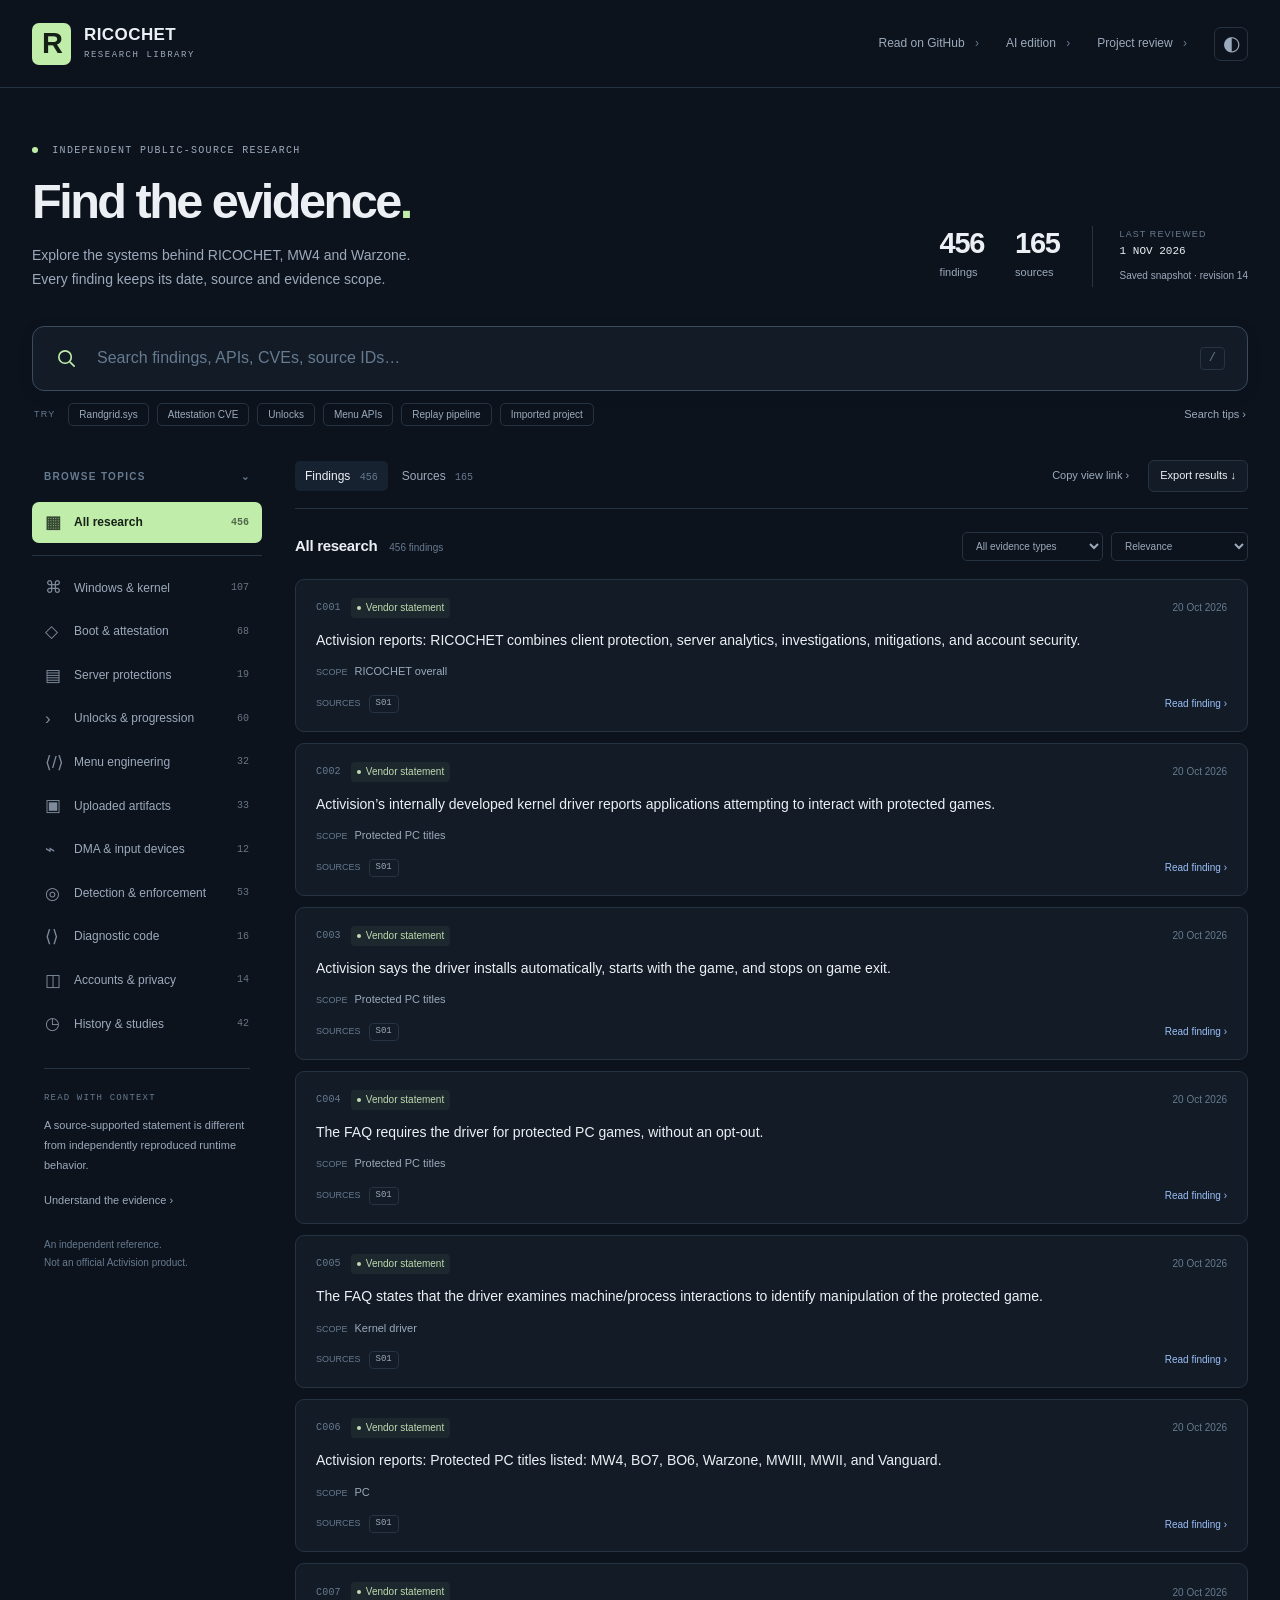
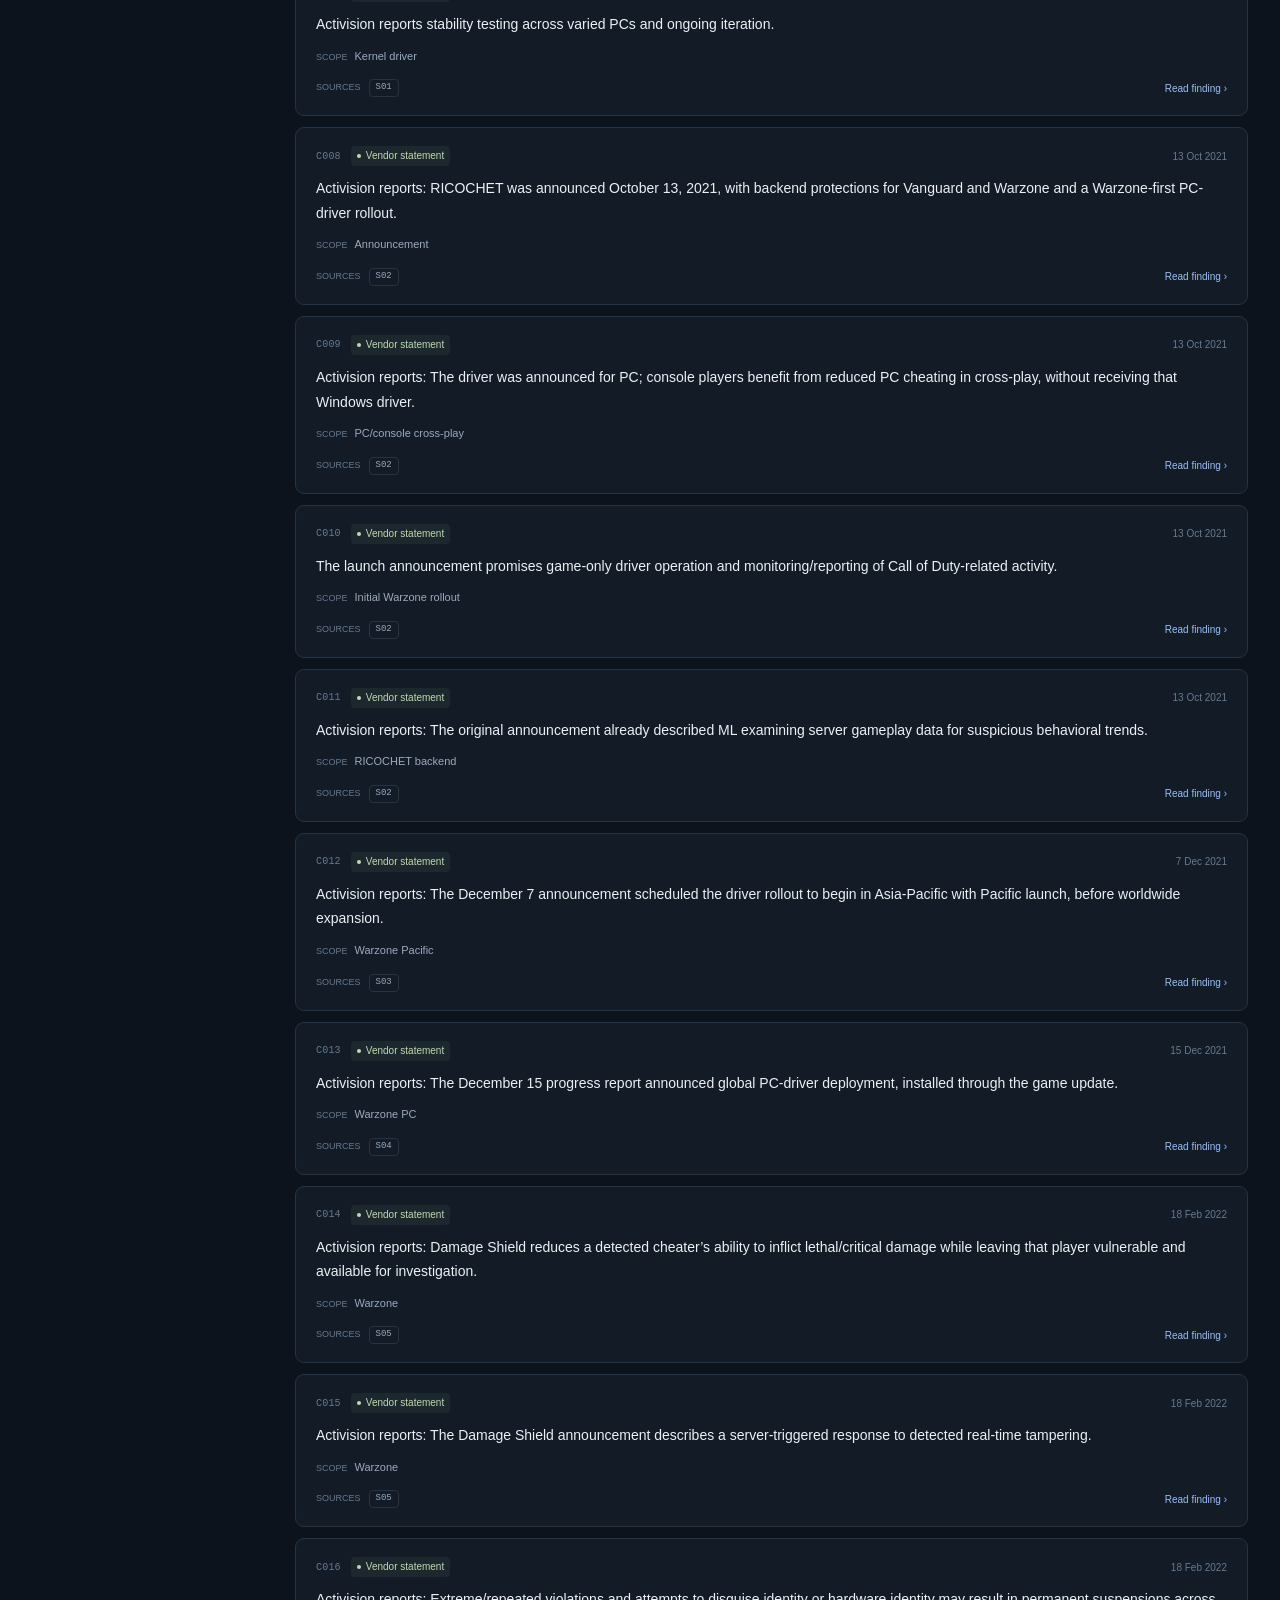
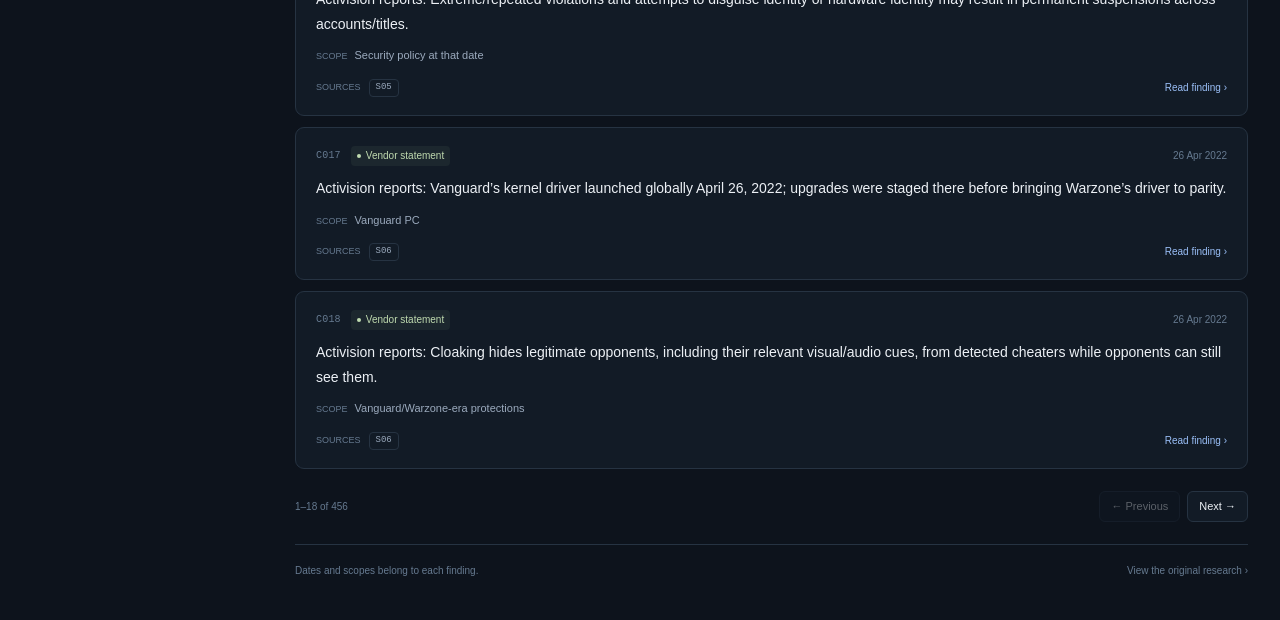
==== reader/index.html @ f59aef1a "reader: include complete implementation and synchronized data on main Add the static reader, revisio" ====
<!doctype html>
<html lang="en">
<head>
  <meta charset="utf-8">
  <meta name="viewport" content="width=device-width, initial-scale=1">
  <meta name="description" content="Search the RICOCHET research library. Explore dated findings about kernel drivers, attestation, Warzone and MW4 with original sources and evidence labels.">
  <meta name="theme-color" content="#0d131c">
  <meta http-equiv="Content-Security-Policy" content="default-src 'self'; connect-src 'self' https://raw.githubusercontent.com; script-src 'self'; style-src 'self'; img-src 'self' data:; base-uri 'self'; object-src 'none'">
  <title>RICOCHET Research — Explore the evidence</title>
  <link rel="icon" href="data:image/svg+xml,%3Csvg xmlns='http://www.w3.org/2000/svg' viewBox='0 0 64 64'%3E%3Crect width='64' height='64' rx='14' fill='%23c0edaa'/%3E%3Ctext x='32' y='45' font-family='sans-serif' font-weight='800' font-size='44' text-anchor='middle' fill='%230d131c'%3ER%3C/text%3E%3C/svg%3E">
  <link rel="stylesheet" href="app.css">
  <script src="app.js" defer></script>
</head>
<body>
  <a class="skip-link" href="#results">Skip to results</a>
  <header class="topbar">
    <a class="brand" href="./" aria-label="RICOCHET Research home"><span class="brand-mark">R</span><span>RICOCHET<span class="brand-sub">RESEARCH LIBRARY</span></span></a>
    <nav class="toplinks" aria-label="Project links">
      <a href="https://github.com/ll2Rawll/ricochet-research#readme" target="_blank" rel="noopener">Read on GitHub <span aria-hidden="true">›</span></a>
      <a href="https://raw.githubusercontent.com/ll2Rawll/ricochet-research/main/ricochet.jsonl" target="_blank" rel="noopener" class="ai-link">AI edition <span aria-hidden="true">›</span></a>
      <a href="https://github.com/ll2Rawll/ricochet-research/tree/main/research/laith-km-driver-review" target="_blank" rel="noopener">Project review <span aria-hidden="true">›</span></a>
      <button class="icon-button" id="theme" aria-label="Switch to light theme" title="Switch color theme">◐</button>
    </nav>
  </header>
  <main>
    <section class="hero" aria-labelledby="hero-title">
      <div>
        <div class="eyebrow"><span class="status-dot"></span> INDEPENDENT PUBLIC-SOURCE RESEARCH</div>
        <h1 id="hero-title">Find the evidence<span class="accent">.</span></h1>
        <p class="hero-copy">Explore the systems behind RICOCHET, MW4 and Warzone.<br class="desktop-break"> Every finding keeps its date, source and evidence scope.</p>
      </div>
      <div class="collection-meta">
        <div class="stat"><strong id="total-findings">456</strong><span>findings</span></div>
        <div class="stat"><strong id="total-sources">165</strong><span>sources</span></div>
        <div class="reviewed"><span>LAST REVIEWED</span><strong id="reviewed">1 NOV 2026</strong><small id="revision">Research revision 14</small></div>
      </div>
    </section>
    <section class="search-region" aria-label="Search research">
      <form id="search-form" role="search">
        <svg class="search-icon" width="23" height="23" viewBox="0 0 24 24" fill="none" aria-hidden="true"><circle cx="10.5" cy="10.5" r="6.5" stroke="currentColor" stroke-width="1.7"/><path d="m16 16 4 4" stroke="currentColor" stroke-width="1.7" stroke-linecap="round"/></svg>
        <label for="search" class="sr-only">Search findings, APIs, CVEs and sources</label>
        <input type="search" id="search" placeholder="Search findings, APIs, CVEs, source IDs…" autocomplete="off" spellcheck="false">
        <button type="button" id="clear-search" class="clear-search" aria-label="Clear search" hidden>×</button>
        <kbd class="search-shortcut" aria-hidden="true">/</kbd>
      </form>
      <div class="search-bottom"><div class="quick-searches"><span>TRY</span><button data-query="Randgrid.sys">Randgrid.sys</button><button data-query="CVE-2026-45642">Attestation CVE</button><button data-query="unlockall">Unlocks</button><button data-query="menu_development">Menu APIs</button><button data-query="replay_architecture">Replay pipeline</button><button data-query="A05">Imported project</button></div><button id="search-help" class="text-button" aria-expanded="false" aria-controls="search-tips">Search tips <span aria-hidden="true">›</span></button></div>
      <p id="search-tips" class="search-tips" hidden>Combine words to narrow results. Put a phrase in quotes for an exact phrase. Search a finding ID such as <code>C286</code>, a source such as <code>S84</code>, or an API name. Matches include finding text, scope, topic, cited sources and artifact evidence.</p>
    </section>
    <div class="workspace">
      <aside class="sidebar" aria-label="Research navigation">
        <details class="topic-disclosure" open>
          <summary>Browse topics <span aria-hidden="true">⌄</span></summary>
          <nav id="categories" aria-label="Research topics"></nav>
        </details>
        <div class="evidence-note"><div class="eyebrow">READ WITH CONTEXT</div><p>A source-supported statement is different from independently reproduced runtime behavior.</p><button id="evidence-guide" class="text-button">Understand the evidence <span aria-hidden="true">›</span></button></div>
        <div class="sidebar-bottom">An independent reference.<br>Not an official Activision product.</div>
      </aside>
      <section class="content" aria-label="Research results">
        <div class="content-top">
          <div class="view-switch" role="group" aria-label="Choose content"><button id="findings-tab" aria-pressed="true">Findings <span id="findings-tab-count">456</span></button><button id="sources-tab" aria-pressed="false">Sources <span id="sources-tab-count">165</span></button></div>
          <div class="utility-actions"><button id="share" class="text-button">Copy view link <span aria-hidden="true">›</span></button><button id="export" class="small-button">Export results <span aria-hidden="true">↓</span></button></div>
        </div>
        <div class="filterbar">
          <div class="result-heading"><h2 id="category-title">All research</h2><span id="result-count" role="status" aria-live="polite">Loading research…</span></div>
          <div class="filters"><label for="level" class="sr-only">Filter by evidence type</label><select id="level"><option value="all">All evidence types</option><option value="V">Vendor statements</option><option value="P">Platform references</option><option value="O">Static observations</option><option value="R">Historical studies</option><option value="A">Artifact contents</option></select><label for="sort" class="sr-only">Sort results</label><select id="sort"><option value="relevance">Relevance</option><option value="newest">Newest date first</option><option value="oldest">Oldest date first</option><option value="id">Finding / source ID</option></select></div>
        </div>
        <div id="active-filters" class="active-filters" hidden></div>
        <div id="results" class="results" tabindex="-1"><div class="loading-card">Opening the research library…</div></div>
        <div id="pagination" class="pagination"></div>
        <div class="content-footer"><span>Dates and scopes belong to each finding.</span><a href="https://github.com/ll2Rawll/ricochet-research" target="_blank" rel="noopener">View the original research ›</a></div>
      </section>
    </div>
  </main>
  <dialog id="detail" aria-labelledby="detail-title"><div class="dialog-top"><span id="detail-kicker" class="eyebrow"></span><button id="close-detail" class="icon-button" aria-label="Close details">×</button></div><div id="detail-body"></div></dialog>
  <div id="toast" class="toast" role="status" aria-live="polite"></div>
  <noscript><p class="noscript">Enable JavaScript to search this reader, or <a href="https://github.com/ll2Rawll/ricochet-research#readme">read the complete GitHub edition</a>.</p></noscript>
</body>
</html>
---- reader/app.css ----
:root{color-scheme:dark;--bg:#0d131c;--panel:#121b26;--panel-hover:#172230;--border:#263342;--text:#ecf0f5;--muted:#9baabd;--faint:#667a90;--accent:#c0edaa;--accent-ink:#152116;--blue:#9abff7;--shadow:0 18px 65px #0005;--radius:12px}
*{box-sizing:border-box}body{margin:0;background:var(--bg);color:var(--text);font-family:Inter,ui-sans-serif,-apple-system,BlinkMacSystemFont,"Segoe UI",sans-serif;font-size:14px;line-height:1.55;-webkit-font-smoothing:antialiased}body.light{color-scheme:light;--bg:#f5f6f3;--panel:#fff;--panel-hover:#f0f3ec;--border:#d9dfd7;--text:#17251c;--muted:#566859;--faint:#738277;--accent:#d0edbd;--accent-ink:#243b23;--blue:#275f9d;--shadow:0 18px 65px #17302018}a{color:inherit;text-decoration:none}button,input,select{font:inherit}button,a,input,select,summary{-webkit-tap-highlight-color:transparent}button{cursor:pointer}button{color:inherit}button:disabled{cursor:default;opacity:.35}button:focus-visible,a:focus-visible,summary:focus-visible,select:focus-visible{outline:2px solid var(--accent);outline-offset:4px}input:focus-visible{outline:none}.sr-only{position:absolute;width:1px;height:1px;padding:0;margin:-1px;overflow:hidden;clip:rect(0,0,0,0);white-space:nowrap;border:0}[hidden]{display:none!important}.skip-link{position:fixed;left:20px;top:-100px;background:var(--accent);color:var(--accent-ink);padding:12px;z-index:99}.skip-link:focus{top:15px}.topbar{height:88px;border-bottom:1px solid var(--border);display:flex;align-items:center;justify-content:space-between;padding:0 max(32px,calc((100vw - 1376px)/2));gap:20px}.brand{display:flex;align-items:center;gap:13px;line-height:1.1;font-size:17px;font-weight:760;letter-spacing:.025em}.brand-mark{width:39px;height:42px;display:flex;align-items:center;justify-content:center;background:var(--accent);color:var(--accent-ink);font-size:29px;font-weight:850;position:relative;border-radius:7px;letter-spacing:-.07em}.brand-mark>span{position:absolute;font-size:14px;top:3px;right:3px}.brand-sub{display:block;font-family:ui-monospace,SFMono-Regular,Consolas,monospace;font-size:9px;letter-spacing:.17em;color:var(--muted);margin-top:7px;font-weight:500}.toplinks{display:flex;align-items:center;gap:27px;color:var(--muted);font-size:12px}.toplinks>a:hover{color:var(--text)}.toplinks>a span{margin-left:7px;color:var(--faint)}.icon-button{width:34px;height:34px;display:inline-flex;align-items:center;justify-content:center;background:transparent;border:1px solid var(--border);border-radius:7px;font-size:20px}.icon-button:hover{background:var(--panel-hover)}main{max-width:1376px;margin:0 auto;padding:0 32px 42px}.hero{display:flex;justify-content:space-between;align-items:flex-end;gap:30px;padding:55px 0 34px}.eyebrow{font-family:ui-monospace,SFMono-Regular,Consolas,monospace;font-size:10px;letter-spacing:.13em;color:var(--muted);font-weight:500}.status-dot{display:inline-block;width:6px;height:6px;border-radius:50%;background:var(--accent);margin-right:7px;vertical-align:middle}h1{font-size:clamp(36px,3.8vw,54px);font-weight:620;letter-spacing:-.052em;line-height:1.12;margin:15px 0 15px}.accent{color:var(--accent)}.hero-copy{color:var(--muted);font-size:14px;margin:0;line-height:1.75}.collection-meta{display:flex;align-items:flex-start;gap:31px;padding-bottom:5px}.stat strong{display:block;font-size:29px;line-height:1.2;font-weight:550;letter-spacing:-.045em}.stat span{color:var(--muted);font-size:11px}.reviewed{border-left:1px solid var(--border);padding-left:27px;margin-left:1px;line-height:1.8}.reviewed>span{font-size:9px;letter-spacing:.12em;color:var(--faint);display:block}.reviewed strong{display:block;font-family:ui-monospace,SFMono-Regular,Consolas,monospace;font-size:11px;font-weight:500;white-space:nowrap}.reviewed small{font-size:10px;color:var(--muted)}.search-region{margin-bottom:34px}#search-form{height:65px;display:flex;align-items:center;gap:17px;border:1px solid #3a4b5e;background:var(--panel);padding:0 22px;border-radius:var(--radius);box-shadow:0 4px 18px #0001}#search-form:focus-within{border-color:var(--accent);box-shadow:0 0 0 3px #c0edaa0c}.search-icon{color:var(--accent);flex:none}#search{border:0;background:transparent;color:var(--text);font-size:16px;width:100%;height:100%;min-width:0}#search::placeholder{color:var(--faint)}#search::-webkit-search-cancel-button{display:none}.search-shortcut{padding:1px 8px;border:1px solid var(--border);border-radius:4px;font-size:12px;color:var(--faint)}.clear-search{border:0;background:transparent;color:var(--muted);font-size:24px;padding:2px 5px}.search-bottom{display:flex;align-items:center;justify-content:space-between;gap:20px;padding:12px 2px 0}.quick-searches{display:flex;align-items:center;gap:8px;flex-wrap:wrap}.quick-searches>span{font-size:9px;letter-spacing:.13em;color:var(--faint);margin-right:5px}.quick-searches>button{background:transparent;border:1px solid var(--border);border-radius:5px;font-size:10px;color:var(--muted);padding:3px 10px}.quick-searches>button:hover{color:var(--text);border-color:var(--muted)}.text-button{border:0;background:none;color:var(--muted);padding:0;font-size:11px;white-space:nowrap}.text-button:hover{color:var(--text)}.search-tips{color:var(--muted);font-size:12px;background:var(--panel);border:1px solid var(--border);padding:14px 17px;border-radius:7px;margin:12px 0 0}.workspace{display:grid;grid-template-columns:230px minmax(0,1fr);gap:33px}.sidebar{padding-top:3px}.topic-disclosure{position:sticky;top:24px}.topic-disclosure summary{display:flex;justify-content:space-between;list-style:none;text-transform:uppercase;letter-spacing:.13em;color:var(--faint);font-size:10px;font-weight:600;padding:6px 12px 17px;pointer-events:auto;cursor:pointer}.topic-disclosure summary::-webkit-details-marker{display:none}.topic-disclosure summary>span{display:block}.category{display:flex;width:100%;align-items:center;gap:11px;padding:10px 12px;border:1px solid transparent;border-radius:7px;color:var(--muted);background:none;text-align:left;font-size:12px;margin-bottom:3px;transition:background .12s}.category:hover{background:var(--panel);color:var(--text)}.category[aria-current=true]{background:var(--accent);color:var(--accent-ink);font-weight:650}.category-symbol{font-size:17px;line-height:1;width:18px;opacity:.8;flex:none}.category-count{font-family:ui-monospace,SFMono-Regular,Consolas,monospace;font-size:10px;margin-left:auto;opacity:.65}.category-divider{height:1px;background:var(--border);margin:12px 0}.evidence-note{border-top:1px solid var(--border);margin:24px 12px 0;padding-top:23px}.evidence-note .eyebrow{font-size:9px;color:var(--faint)}.evidence-note p{font-size:11px;line-height:1.8;color:var(--muted);margin:10px 0 14px}.sidebar-bottom{font-size:10px;color:var(--faint);line-height:1.8;padding:25px 12px}.content-top{display:flex;justify-content:space-between;align-items:center;gap:16px;padding-bottom:16px;border-bottom:1px solid var(--border)}.view-switch{display:flex;gap:4px}.view-switch>button{background:none;border:0;border-radius:5px;color:var(--muted);font-size:12px;padding:6px 10px}.view-switch>button[aria-pressed=true]{background:var(--panel-hover);color:var(--text)}.view-switch span{font-size:10px;color:var(--faint);margin-left:6px;font-family:ui-monospace,SFMono-Regular,Consolas,monospace}.utility-actions{display:flex;gap:19px;align-items:center}.small-button{background:var(--panel);border:1px solid var(--border);border-radius:6px;padding:6px 11px;font-size:11px}.small-button:hover{background:var(--panel-hover);border-color:var(--muted)}.filterbar{display:flex;align-items:center;justify-content:space-between;gap:14px;padding:23px 0 18px}.result-heading{display:flex;align-items:baseline;gap:12px;min-width:0}.result-heading h2{font-size:15px;margin:0;font-weight:550;letter-spacing:-.02em}.result-heading>span{font-size:10px;color:var(--faint);white-space:nowrap}.filters{display:flex;gap:8px}select{background:var(--bg);border:1px solid var(--border);color:var(--muted);border-radius:5px;font-size:10px;padding:7px 22px 7px 9px;max-width:160px;min-width:0}.active-filters{display:flex;gap:8px;align-items:center;flex-wrap:wrap;margin:-3px 0 16px}.filter-pill{border:1px solid var(--border);background:var(--panel);border-radius:5px;font-size:10px;padding:4px 8px;color:var(--muted)}.filter-pill>span{padding-left:7px;color:var(--faint)}.active-filters .reset{font-size:10px;margin-left:4px}.results{display:flex;flex-direction:column;gap:11px;outline:0}.result-card{border:1px solid var(--border);background:var(--panel);border-radius:9px;padding:18px 20px;transition:border-color .15s}.result-card:hover{border-color:#4a5d6b}.card-meta{display:flex;align-items:center;gap:10px;margin-bottom:10px}.finding-id{font-family:ui-monospace,SFMono-Regular,Consolas,monospace;color:var(--faint);font-size:10px;letter-spacing:.02em}.badge{display:inline-flex;align-items:center;gap:5px;border-radius:4px;padding:2px 6px;font-size:10px;font-weight:500;line-height:1.6;background:#98b9e917;color:#a3c9ff;white-space:nowrap}.badge::before{content:"";width:4px;height:4px;border-radius:50%;background:currentColor}.badge-V{color:#c0dbb0;background:#b4df9b10}.badge-O{color:#c8b0f6;background:#b391f415}.badge-R{color:#d9bf8e;background:#d5ae6814}.badge-A{color:#b7c1cd;background:#b1c2d010}.light .badge{color:#325d92;background:#eaf0fa}.light .badge-V{color:#41672b;background:#edf5e5}.light .badge-O{color:#76519e;background:#f2ecfa}.light .badge-R{color:#865c23;background:#f7f0e2}.light .badge-A{color:#576570;background:#eef1f3}.card-date{font-size:10px;color:var(--faint);margin-left:auto;white-space:nowrap}.card-text{font-size:14px;line-height:1.75;margin:0;color:var(--text);font-weight:420}.card-scope{margin:10px 0 0;color:var(--muted);font-size:11px;line-height:1.7;display:flex;align-items:baseline;gap:7px}.card-scope>span{font-size:9px;color:var(--faint);flex:none}.card-bottom{display:flex;align-items:center;justify-content:space-between;gap:12px;margin-top:14px}.citation-group{display:flex;gap:6px;align-items:center;flex-wrap:wrap}.citation-group>span{font-size:9px;color:var(--faint);margin-right:2px}.citation{font-family:ui-monospace,SFMono-Regular,Consolas,monospace;font-size:9px;color:var(--muted);border:1px solid var(--border);background:transparent;padding:1px 6px;border-radius:4px;cursor:pointer}.citation:hover{color:var(--text);border-color:var(--muted)}.detail-button{font-size:10px;color:var(--blue);border:0;padding:0;background:none;white-space:nowrap}.card-text mark{background:#c0edaa2a;color:var(--text);border-radius:2px;padding:0 1px}.source-title{font-size:14px;font-weight:550;line-height:1.55;margin:0 0 7px}.source-kind{font-size:9px;color:var(--muted);text-transform:uppercase;letter-spacing:.07em}.source-url{font-size:10px;color:var(--blue);overflow-wrap:anywhere;word-break:break-word}.empty-state{border:1px dashed var(--border);padding:60px 25px;border-radius:9px;text-align:center}.empty-state h3{font-size:18px;font-weight:500;margin:0 0 9px}.empty-state p{font-size:12px;color:var(--muted);margin:0 0 18px}.empty-symbol{font-size:32px;color:var(--faint);margin-bottom:15px}.loading-card{padding:45px;color:var(--muted);border:1px solid var(--border);border-radius:9px}.pagination{display:flex;align-items:center;justify-content:space-between;padding:22px 0;gap:20px}.pagination>span{font-size:10px;color:var(--faint)}.page-buttons{display:flex;gap:7px}.content-footer{border-top:1px solid var(--border);padding-top:18px;display:flex;justify-content:space-between;gap:20px;font-size:10px;color:var(--faint)}.content-footer>a:hover{color:var(--text)}dialog{background:var(--panel);border:1px solid #4a5d6b;border-radius:14px;box-shadow:var(--shadow);padding:0;color:var(--text);max-width:740px;width:calc(100% - 36px);max-height:87vh;overflow:auto}dialog::backdrop{background:#060b13ba;backdrop-filter:blur(5px)}.dialog-top{position:sticky;top:0;display:flex;align-items:center;justify-content:space-between;padding:19px 25px;background:var(--panel);border-bottom:1px solid var(--border);z-index:1}#detail-body{padding:27px}.detail-title{font-size:25px;font-weight:550;letter-spacing:-.035em;line-height:1.35;margin:0 0 18px;overflow-wrap:anywhere}.detail-text{font-size:15px;line-height:1.9;margin:18px 0}.detail-scope{border-left:2px solid var(--accent);padding:5px 0 5px 15px;color:var(--muted);font-size:12px;line-height:1.85;margin:22px 0}.detail-label{font-size:9px;text-transform:uppercase;letter-spacing:.12em;color:var(--faint);margin-bottom:7px;display:block}.detail-section{margin:26px 0 0}.detail-section h3{font-size:13px;font-weight:600;margin:0 0 12px}.source-ref{display:block;border:1px solid var(--border);border-radius:7px;padding:13px 15px;margin:9px 0;color:var(--text);font-size:12px}.source-ref:hover{background:var(--panel-hover)}.source-ref small{display:block;color:var(--muted);font-size:10px;margin-top:5px;overflow-wrap:anywhere}.detail-actions{display:flex;gap:8px;margin-top:25px;flex-wrap:wrap}pre{white-space:pre-wrap;overflow-wrap:anywhere;font-size:10px;color:var(--muted);padding:15px;background:var(--bg);border:1px solid var(--border);border-radius:6px;line-height:1.7}code{font-family:ui-monospace,SFMono-Regular,Consolas,monospace}#detail-body details{margin-top:22px;font-size:11px;color:var(--muted)}#detail-body details summary{cursor:pointer;padding:8px 0}.level-explanation{padding:16px 0;border-bottom:1px solid var(--border)}.level-explanation p{color:var(--muted);font-size:12px;line-height:1.8;margin:10px 0 0}.toast{position:fixed;bottom:26px;left:50%;transform:translate(-50%,15px);opacity:0;pointer-events:none;background:var(--accent);color:var(--accent-ink);border:1px solid #ffffff14;box-shadow:var(--shadow);border-radius:7px;font-size:12px;padding:11px 20px;transition:opacity .18s,transform .18s;z-index:5;max-width:90vw;text-align:center}.toast.visible{opacity:1;transform:translate(-50%,0)}.noscript{position:fixed;bottom:0;left:0;right:0;background:var(--panel);border-top:1px solid var(--border);padding:20px;text-align:center}.noscript a{color:var(--blue)}
@media(min-width:1450px){.hero{padding-top:65px}.workspace{gap:42px;grid-template-columns:238px minmax(0,1fr)}}
@media(max-width:1050px){.collection-meta{gap:20px}.reviewed{padding-left:19px}.workspace{grid-template-columns:205px minmax(0,1fr);gap:23px}.filterbar{align-items:flex-start;flex-direction:column;gap:12px}.filters{width:100%}.filters select{flex:1;max-width:none}.hero-copy{font-size:13px}.stat strong{font-size:25px}.result-heading{width:100%;justify-content:space-between}.topbar{padding:0 27px}.utility-actions{gap:13px}}
@media(max-width:760px){main{padding:0 18px 30px}.topbar{height:74px;padding:0 18px}.toplinks{gap:15px}.toplinks>a:first-child{display:none}.brand{font-size:15px}.brand-mark{width:33px;height:36px;font-size:24px}.brand-sub{font-size:8px;letter-spacing:.11em}.hero{padding:34px 0 27px;display:block}.hero h1{font-size:40px;margin-top:13px}.hero-copy{font-size:13px}.desktop-break{display:none}.collection-meta{margin-top:24px;gap:30px;align-items:center}.stat strong{font-size:25px}.reviewed{padding-left:25px}.reviewed strong{font-size:10px}.reviewed small{font-size:9px}.search-region{margin-bottom:22px}#search-form{height:57px;padding:0 15px;gap:12px}#search{font-size:13px}.search-shortcut{display:none}.search-bottom{align-items:flex-start}.quick-searches{gap:6px}.quick-searches>button{padding:3px 7px}.quick-searches>span{display:none}#search-help{font-size:10px;padding-top:4px}.workspace{display:block}.sidebar{padding-top:0;margin-bottom:20px}.topic-disclosure{position:static;border:1px solid var(--border);border-radius:8px;background:var(--panel)}.topic-disclosure summary{pointer-events:auto;cursor:pointer;padding:12px 14px;color:var(--muted);font-size:10px}.topic-disclosure summary>span{display:block}.topic-disclosure[open] summary{border-bottom:1px solid var(--border)}#categories{padding:9px;display:grid;grid-template-columns:1fr 1fr;gap:1px}.category{font-size:10px;padding:9px 8px;gap:7px;margin:0}.category-count{font-size:9px}.category-divider{display:none}.category-symbol{font-size:14px;width:16px}.evidence-note{margin:15px 0 0;padding:0;border:0;display:flex;align-items:center;gap:12px;justify-content:space-between}.evidence-note .eyebrow{display:none}.evidence-note p{font-size:10px;line-height:1.6;margin:0;max-width:260px}.evidence-note .text-button{font-size:9px;white-space:normal;text-align:right}.sidebar-bottom{display:none}.content-top{gap:8px;flex-wrap:wrap;padding-bottom:13px}.view-switch>button{padding:6px 8px;font-size:11px}.utility-actions{gap:10px}.utility-actions>.text-button{font-size:9px}.small-button{font-size:10px;padding:6px 9px}.filterbar{padding:19px 0 15px}.result-heading h2{font-size:14px}.card-meta{gap:8px}.card-date{font-size:9px}.badge{font-size:9px}.result-card{padding:16px}.card-text{font-size:13px;line-height:1.8}.card-scope{font-size:10px}.card-scope>span{font-size:8px}.content-footer{font-size:9px;gap:10px;line-height:1.6}.detail-title{font-size:21px}#detail-body{padding:22px}.detail-text{font-size:13px}.dialog-top{padding:15px 21px}}
@media(prefers-reduced-motion:reduce){*{transition:none!important;scroll-behavior:auto!important}}

.card-text,.source-title{overflow-wrap:anywhere}
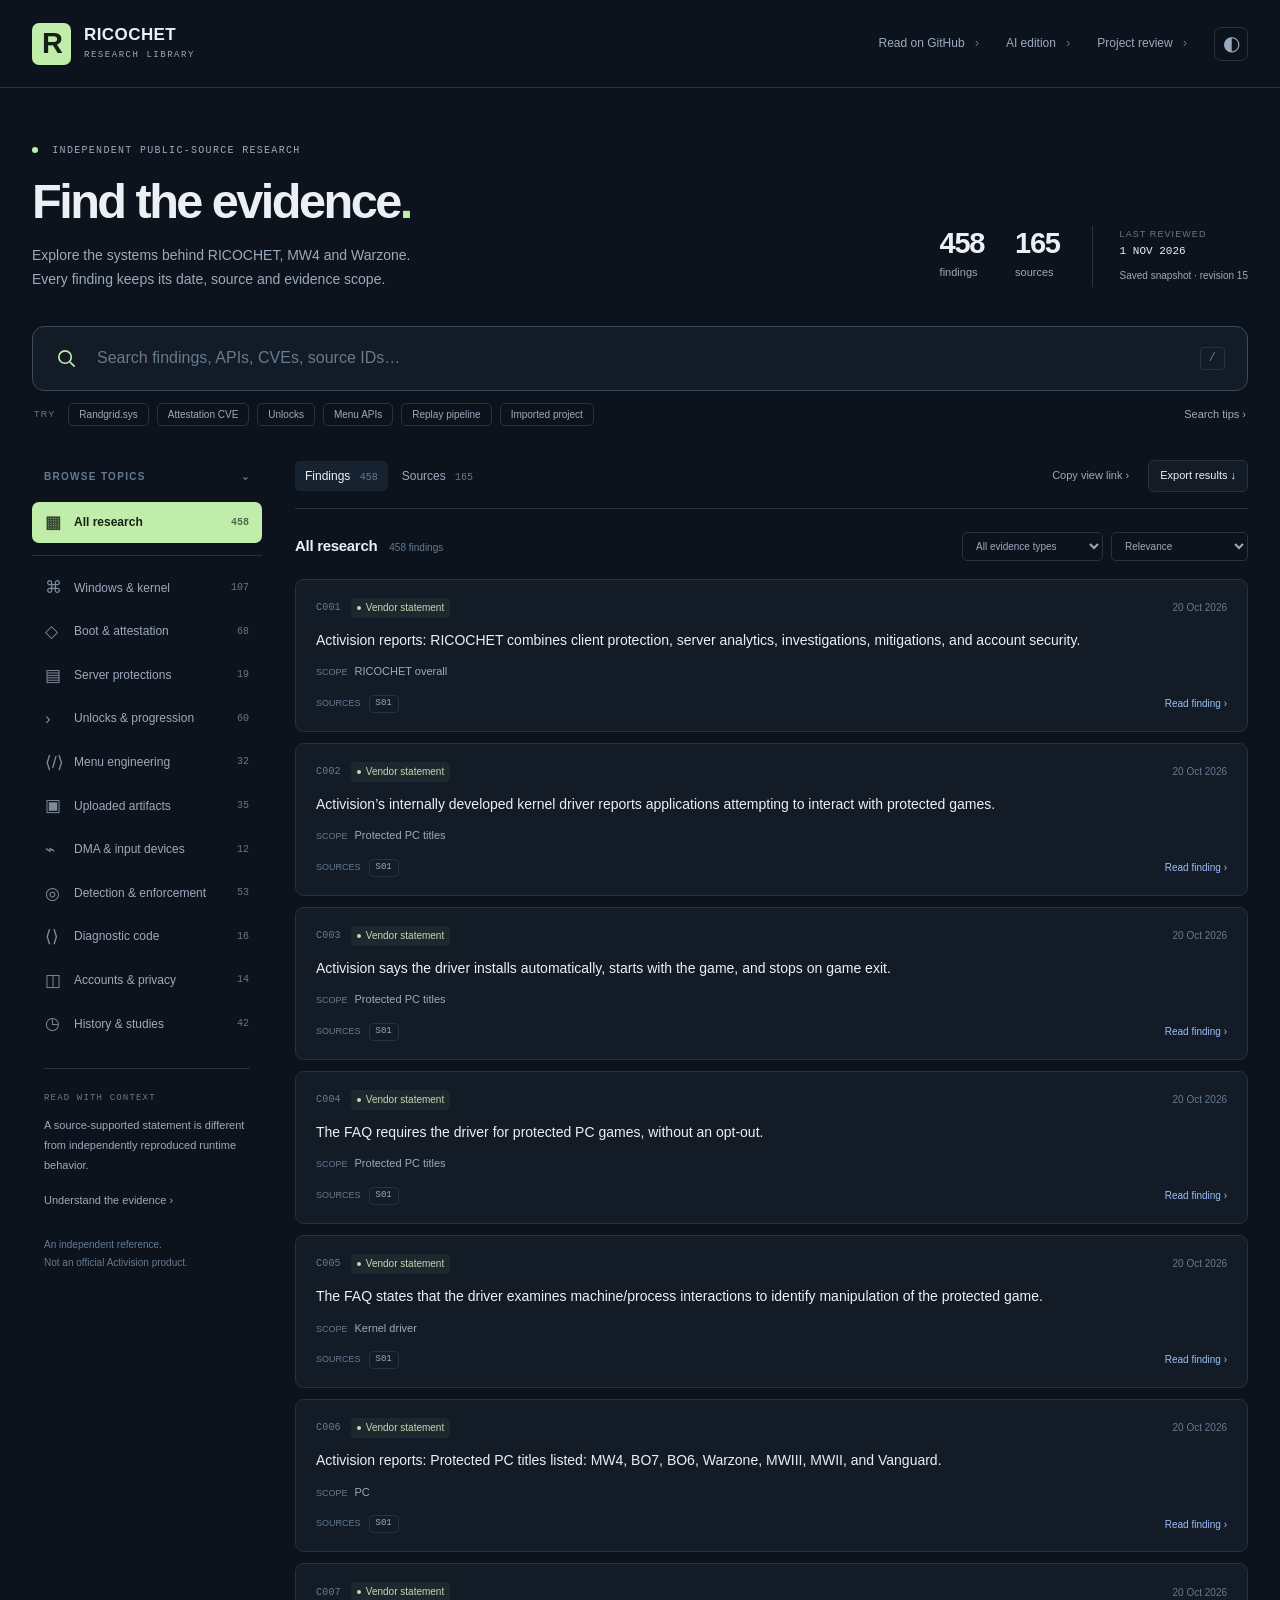
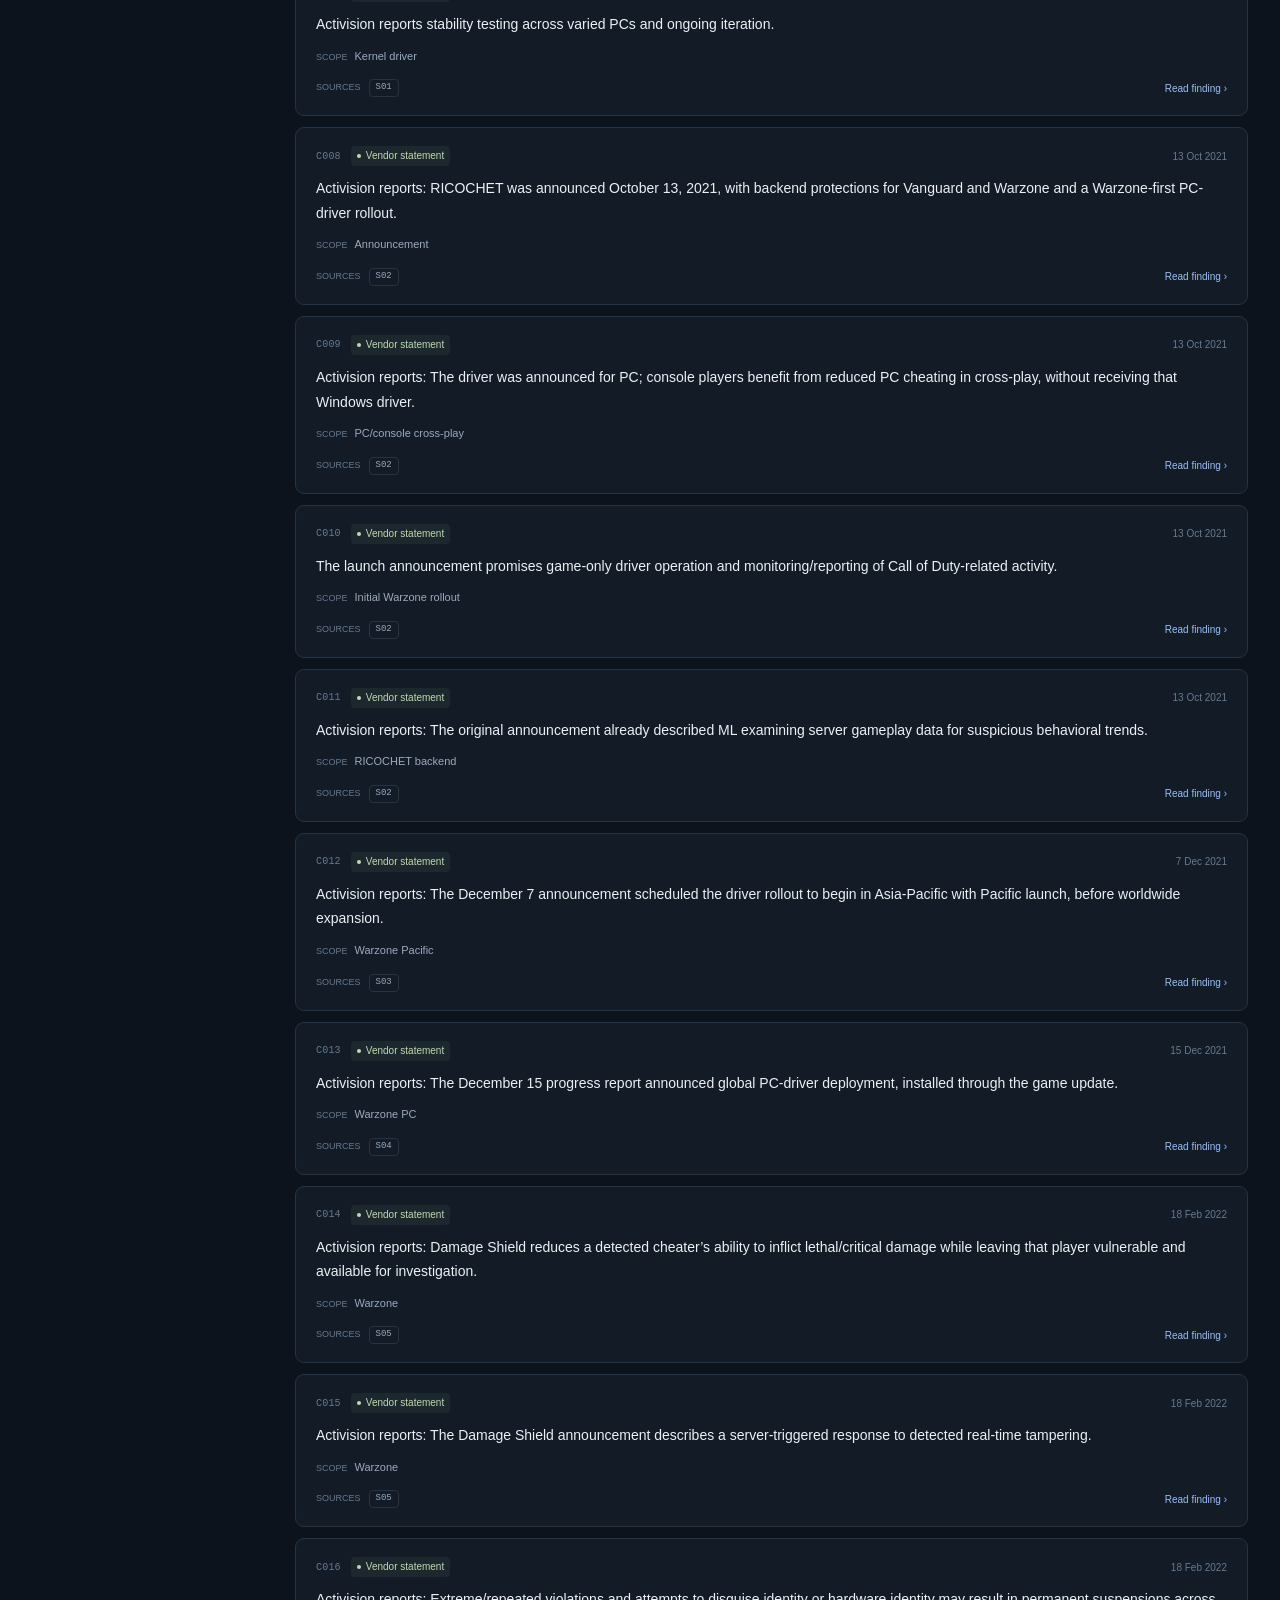
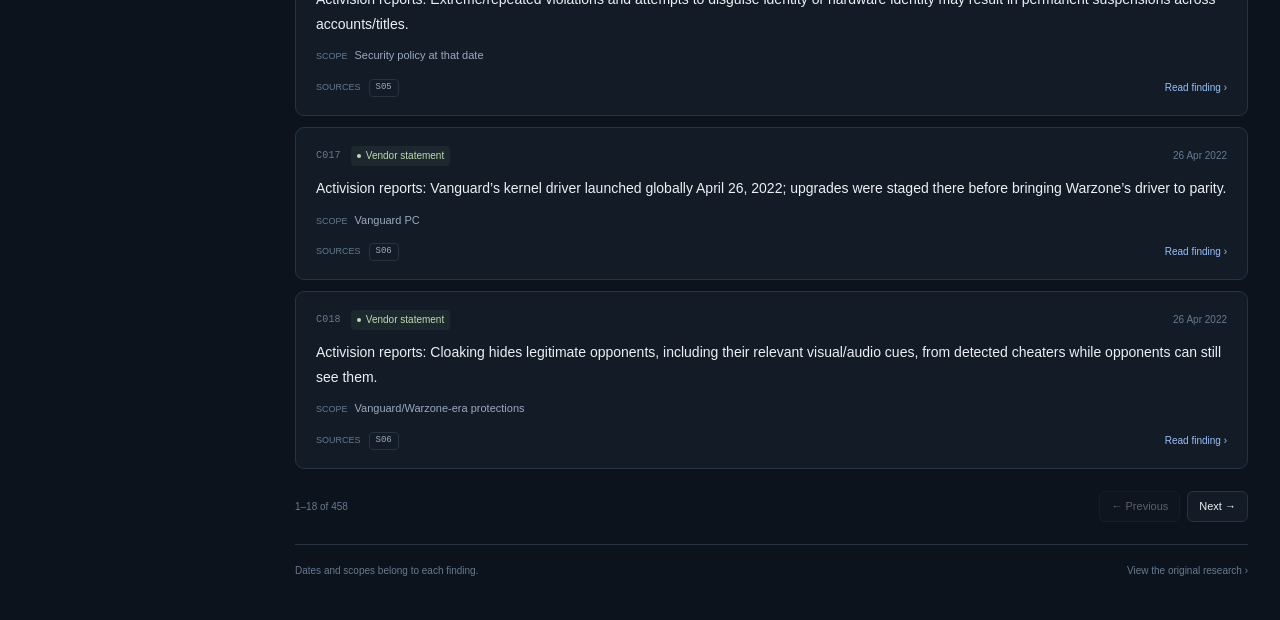
==== commit ec084450: "archive: preserve complete original RAR and document reported working history" ====
--- a/reader/index.html
+++ b/reader/index.html
@@ -30,9 +30,9 @@
         <p class="hero-copy">Explore the systems behind RICOCHET, MW4 and Warzone.<br class="desktop-break"> Every finding keeps its date, source and evidence scope.</p>
       </div>
       <div class="collection-meta">
-        <div class="stat"><strong id="total-findings">456</strong><span>findings</span></div>
+        <div class="stat"><strong id="total-findings">458</strong><span>findings</span></div>
         <div class="stat"><strong id="total-sources">165</strong><span>sources</span></div>
-        <div class="reviewed"><span>LAST REVIEWED</span><strong id="reviewed">1 NOV 2026</strong><small id="revision">Research revision 14</small></div>
+        <div class="reviewed"><span>LAST REVIEWED</span><strong id="reviewed">1 NOV 2026</strong><small id="revision">Research revision 15</small></div>
       </div>
     </section>
     <section class="search-region" aria-label="Search research">
@@ -57,7 +57,7 @@
       </aside>
       <section class="content" aria-label="Research results">
         <div class="content-top">
-          <div class="view-switch" role="group" aria-label="Choose content"><button id="findings-tab" aria-pressed="true">Findings <span id="findings-tab-count">456</span></button><button id="sources-tab" aria-pressed="false">Sources <span id="sources-tab-count">165</span></button></div>
+          <div class="view-switch" role="group" aria-label="Choose content"><button id="findings-tab" aria-pressed="true">Findings <span id="findings-tab-count">458</span></button><button id="sources-tab" aria-pressed="false">Sources <span id="sources-tab-count">165</span></button></div>
           <div class="utility-actions"><button id="share" class="text-button">Copy view link <span aria-hidden="true">›</span></button><button id="export" class="small-button">Export results <span aria-hidden="true">↓</span></button></div>
         </div>
         <div class="filterbar">
